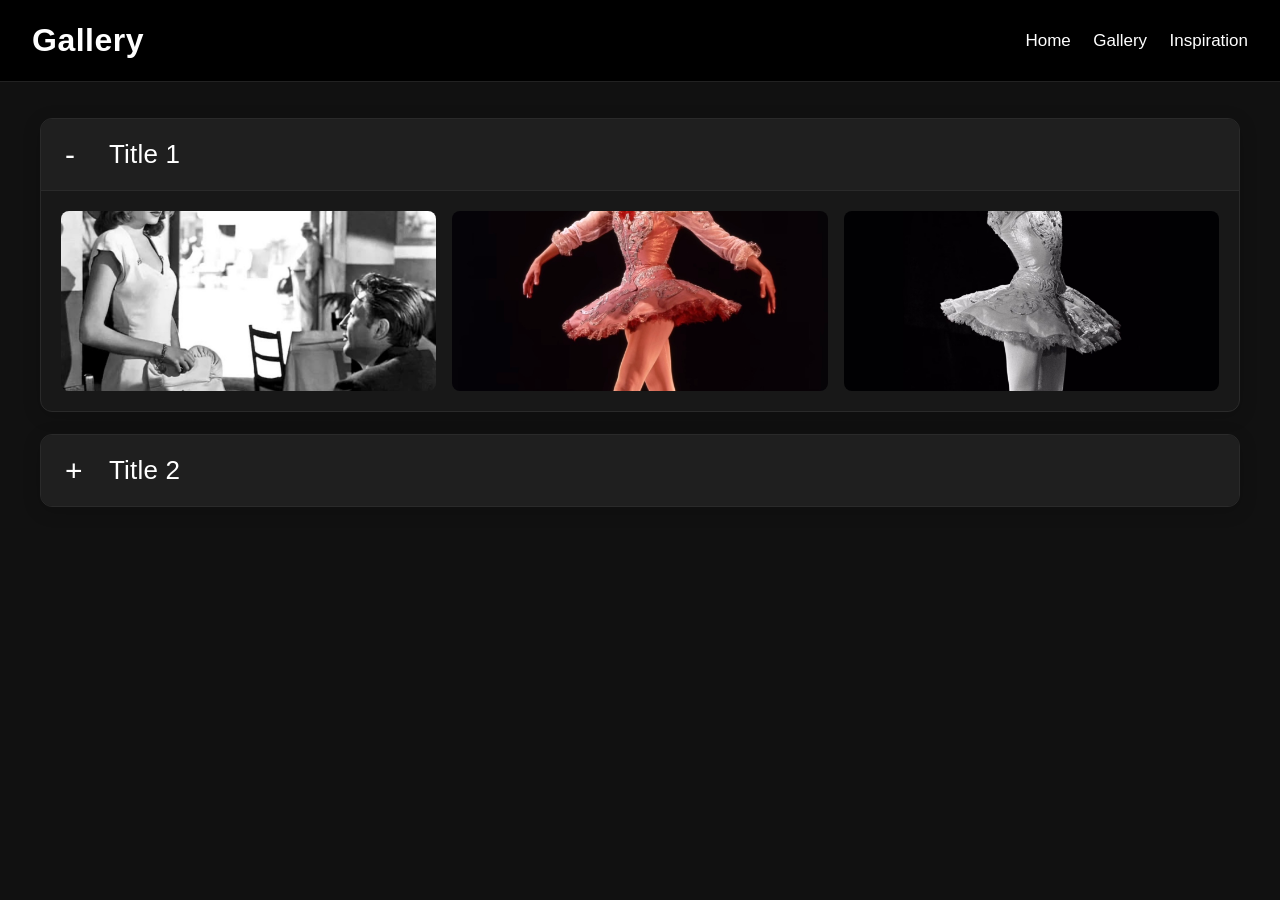
==== gallery.html @ 54a5e5fc "Update" ====
<!DOCTYPE html>
<html lang="en">
<head>
    <meta charset="UTF-8">
    <meta name="viewport" content="width=device-width, initial-scale=1.0">
    <title>Gallery</title>
    <link rel="stylesheet" href="css/styles.css">
</head>
<body>

<header>
    <h1>Gallery</h1>
    <nav>
        <a href="index.html">Home</a>
        <a href="gallery.html">Gallery</a>
        <a href="inspiration.html">Inspiration</a>
    </nav>
</header>

<main class="gallery-page">

    <!-- Section 1 -->
    <section class="gallery-section">
        <button class="gallery-toggle" type="button" data-target="section1">
            <span class="toggle-symbol">+</span>
            <span class="toggle-title">Title 1</span>
        </button>

        <!-- DEFAULT STATE CONTROL:
             Add class="open" here to start expanded.
             Leave it out to start closed. -->
        <div id="section1" class="gallery-content open">
            <div class="gallery-grid">
                <img src="photos/IMG_166029.JPG" alt="Photo 1" class="thumb" onclick="openLightbox(this)">
                <img src="photos/IMG_166030.JPG" alt="Photo 2" class="thumb" onclick="openLightbox(this)">
                <img src="photos/IMG_166032.JPG" alt="Photo 3" class="thumb" onclick="openLightbox(this)">
            </div>
        </div>
    </section>

    <!-- Section 2 -->
    <section class="gallery-section">
        <button class="gallery-toggle" type="button" data-target="section2">
            <span class="toggle-symbol">+</span>
            <span class="toggle-title">Title 2</span>
        </button>

        <div id="section2" class="gallery-content">
            <div class="gallery-grid">
                <img src="photos/IMG_166029.JPG" alt="Photo 4" class="thumb" onclick="openLightbox(this)">
                <img src="photos/IMG_166030.JPG" alt="Photo 5" class="thumb" onclick="openLightbox(this)">
                <img src="photos/IMG_166032.JPG" alt="Photo 6" class="thumb" onclick="openLightbox(this)">
            </div>
        </div>
    </section>

</main>

<div id="lightbox" onclick="closeLightbox()">
    <img id="lightbox-img" alt="Expanded photo">
</div>

<script src="js/gallery.js"></script>

</body>
</html>
---- css/styles.css ----
body {
    margin: 0;
    font-family: Arial, sans-serif;
    background: #111;
    color: #fff;
}

header {
    display: flex;
    justify-content: space-between;
    align-items: center;
    padding: 22px 32px;
    background: #000;
    border-bottom: 1px solid #222;
}

header h1 {
    margin: 0;
    font-size: 32px;
    font-weight: 600;
    letter-spacing: 0.5px;
}

nav a {
    margin-left: 18px;
    color: #fff;
    text-decoration: none;
    font-size: 17px;
}

nav a:hover {
    text-decoration: underline;
}

.gallery-page {
    max-width: 1200px;
    margin: 0 auto;
    padding: 36px 24px 60px;
}

.gallery-section {
    margin-bottom: 22px;
    border: 1px solid #2a2a2a;
    border-radius: 12px;
    overflow: hidden;
    background: #181818;
    box-shadow: 0 4px 18px rgba(0, 0, 0, 0.18);
}

.gallery-toggle {
    width: 100%;
    background: #1f1f1f;
    color: #fff;
    border: none;
    padding: 20px 24px;
    text-align: left;
    font-size: 24px;
    cursor: pointer;
    display: flex;
    align-items: center;
    gap: 16px;
    transition: background 0.2s ease;
}

.gallery-toggle:hover {
    background: #282828;
}

.toggle-symbol {
    width: 28px;
    display: inline-block;
    font-size: 30px;
    line-height: 1;
    font-weight: 400;
}

.toggle-title {
    font-size: 26px;
    font-weight: 500;
    letter-spacing: 0.2px;
}

.gallery-content {
    display: none;
    padding: 20px;
    border-top: 1px solid #2a2a2a;
}

.gallery-content.open {
    display: block;
}

.gallery-grid {
    display: grid;
    grid-template-columns: repeat(auto-fit, minmax(220px, 1fr));
    gap: 16px;
}

/* Thumbnail styling */
.gallery-grid img.thumb {
    width: 100%;
    height: 180px;          /* thumbnail height */
    object-fit: cover;      /* crops to thumbnail shape */
    display: block;
    cursor: pointer;
    border-radius: 8px;
    transition: transform 0.25s ease, opacity 0.25s ease;
}

.gallery-grid img.thumb:hover {
    transform: scale(1.02);
    opacity: 0.95;
}

/* Lightbox */
#lightbox {
    display: none;
    position: fixed;
    inset: 0;
    background: rgba(0, 0, 0, 0.94);
    justify-content: center;
    align-items: center;
    padding: 24px;
    box-sizing: border-box;
    z-index: 9999;
}

#lightbox img {
    max-width: 92%;
    max-height: 92%;
    border-radius: 6px;
}
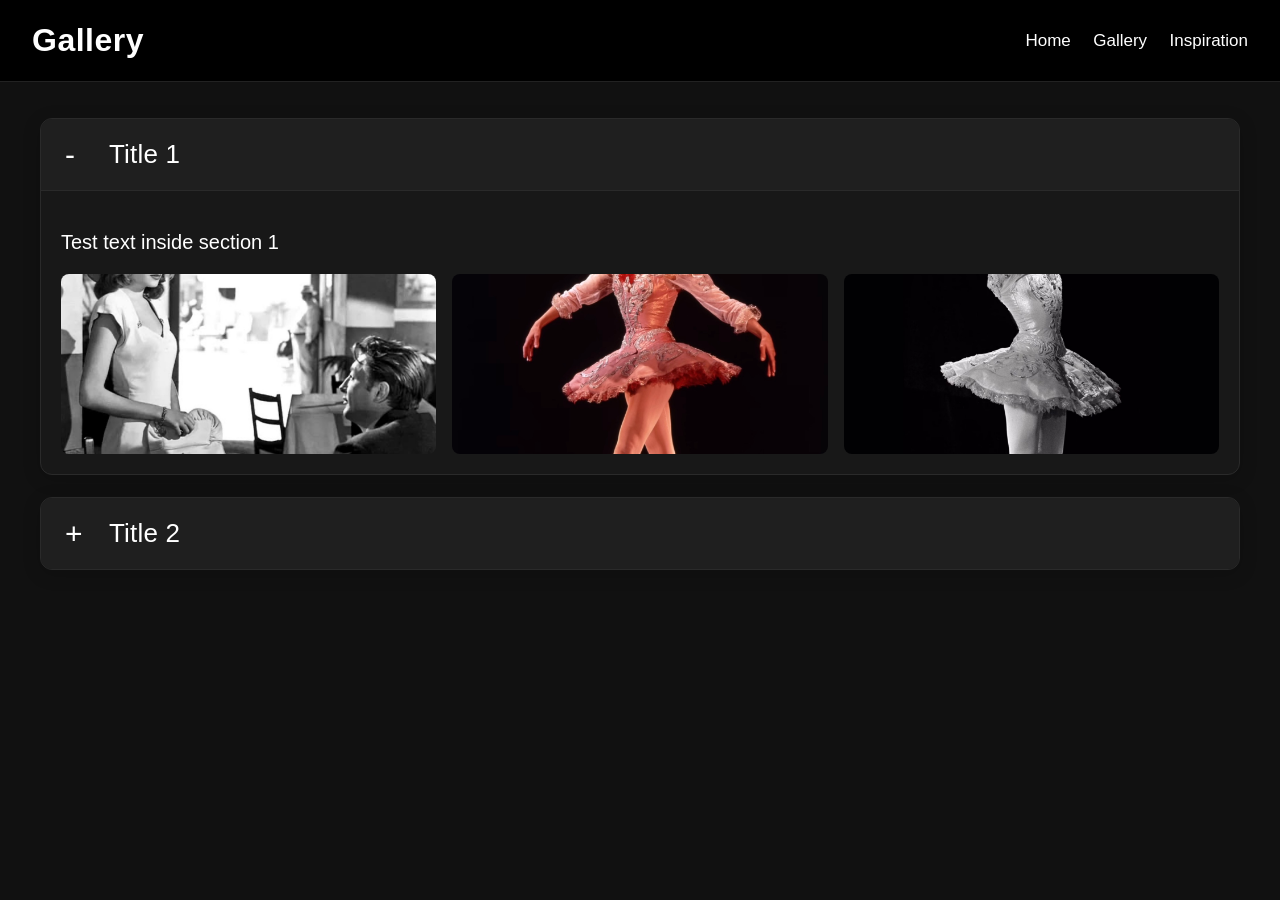
==== commit 4195ad33: "Update" ====
--- a/gallery.html
+++ b/gallery.html
@@ -30,6 +30,7 @@
              Add class="open" here to start expanded.
              Leave it out to start closed. -->
         <div id="section1" class="gallery-content open">
+            <p style="color:white; font-size:20px;">Test text inside section 1</p>
             <div class="gallery-grid">
                 <img src="photos/IMG_166029.JPG" alt="Photo 1" class="thumb" onclick="openLightbox(this)">
                 <img src="photos/IMG_166030.JPG" alt="Photo 2" class="thumb" onclick="openLightbox(this)">
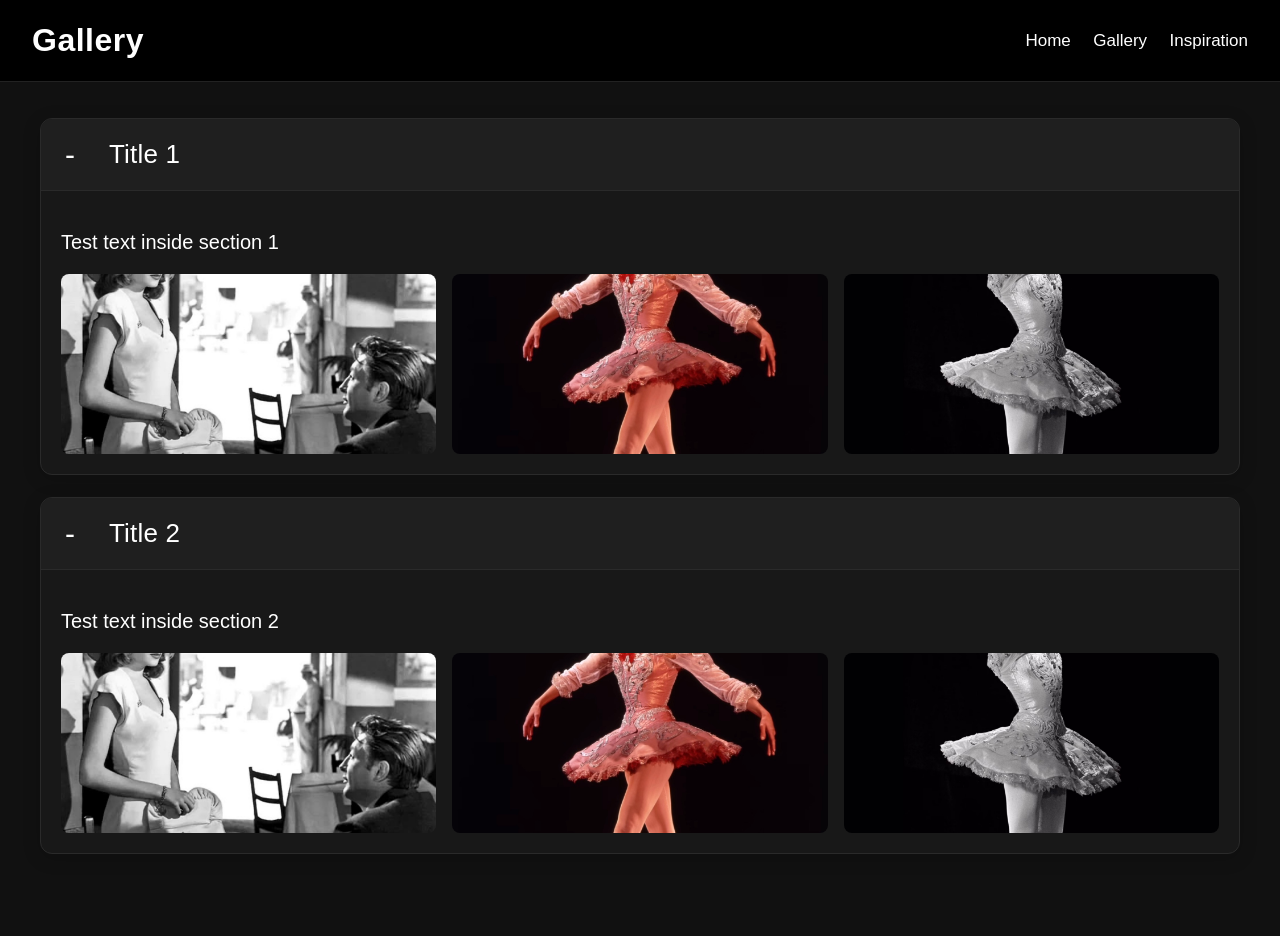
==== commit bb306085: "Update" ====
--- a/gallery.html
+++ b/gallery.html
@@ -46,7 +46,8 @@
             <span class="toggle-title">Title 2</span>
         </button>
 
-        <div id="section2" class="gallery-content">
+        <div id="section2" class="gallery-content open">
+            <p style="color:white; font-size:20px;">Test text inside section 2</p>
             <div class="gallery-grid">
                 <img src="photos/IMG_166029.JPG" alt="Photo 4" class="thumb" onclick="openLightbox(this)">
                 <img src="photos/IMG_166030.JPG" alt="Photo 5" class="thumb" onclick="openLightbox(this)">
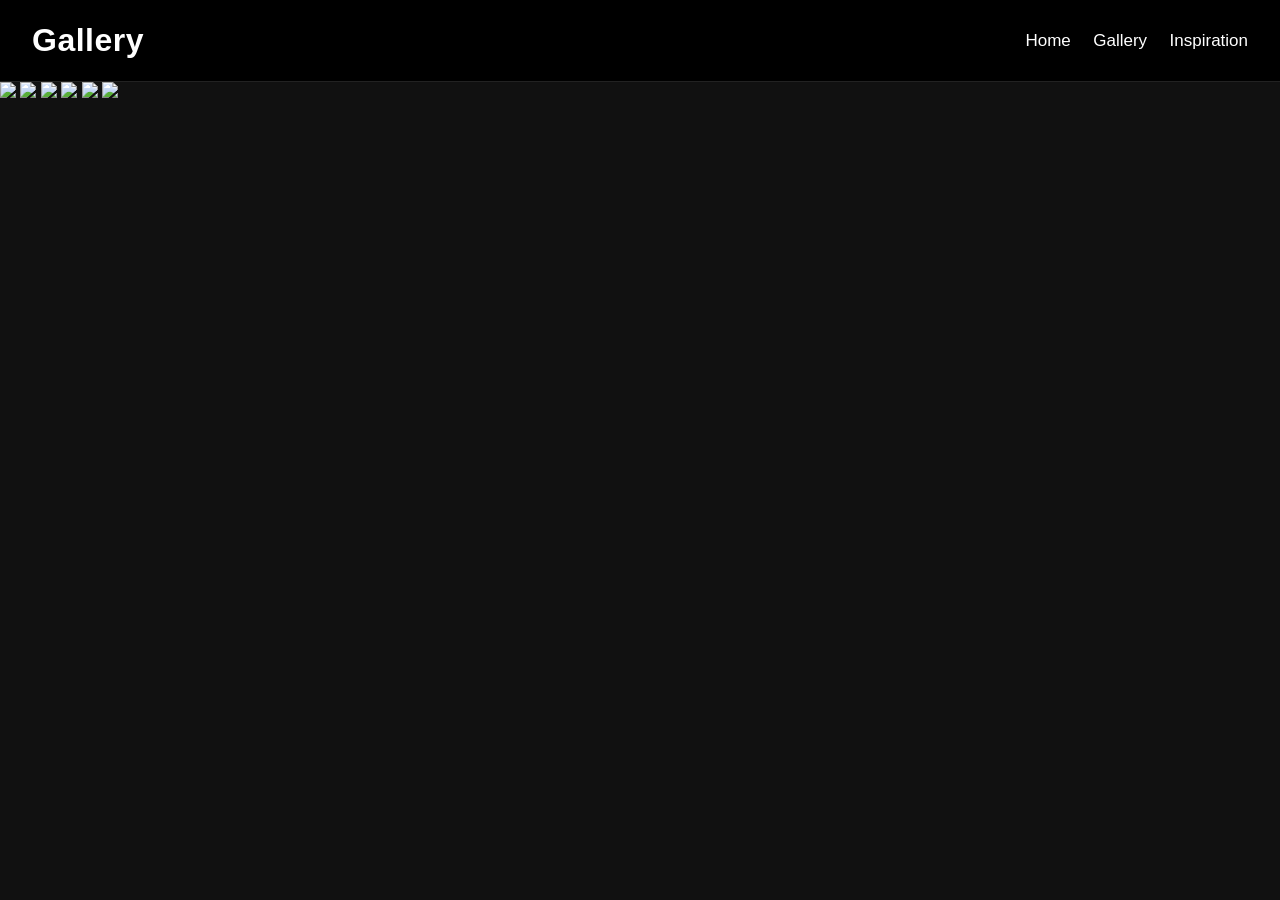
==== commit 8f89c3d3: "Update" ====
--- a/gallery.html
+++ b/gallery.html
@@ -17,49 +17,18 @@
     </nav>
 </header>
 
-<main class="gallery-page">
+<section class="gallery">
+    <img src="photos/gallery/IMG_166029.JPG" onclick="openLightbox(this)">
+    <img src="photos/gallery/IMG_166032.JPG" onclick="openLightbox(this)">
+    <img src="photos/gallery/IMG_166036.JPG" onclick="openLightbox(this)">
+    <img src="photos/gallery/IMG_166041.JPG" onclick="openLightbox(this)">
+    <img src="photos/gallery/IMG_166043.JPG" onclick="openLightbox(this)">
+    <img src="photos/gallery/IMG_166050.JPG" onclick="openLightbox(this)">
+</section>
 
-    <!-- Section 1 -->
-    <section class="gallery-section">
-        <button class="gallery-toggle" type="button" data-target="section1">
-            <span class="toggle-symbol">+</span>
-            <span class="toggle-title">Title 1</span>
-        </button>
-
-        <!-- DEFAULT STATE CONTROL:
-             Add class="open" here to start expanded.
-             Leave it out to start closed. -->
-        <div id="section1" class="gallery-content open">
-            <p style="color:white; font-size:20px;">Test text inside section 1</p>
-            <div class="gallery-grid">
-                <img src="photos/IMG_166029.JPG" alt="Photo 1" class="thumb" onclick="openLightbox(this)">
-                <img src="photos/IMG_166030.JPG" alt="Photo 2" class="thumb" onclick="openLightbox(this)">
-                <img src="photos/IMG_166032.JPG" alt="Photo 3" class="thumb" onclick="openLightbox(this)">
-            </div>
-        </div>
-    </section>
-
-    <!-- Section 2 -->
-    <section class="gallery-section">
-        <button class="gallery-toggle" type="button" data-target="section2">
-            <span class="toggle-symbol">+</span>
-            <span class="toggle-title">Title 2</span>
-        </button>
-
-        <div id="section2" class="gallery-content open">
-            <p style="color:white; font-size:20px;">Test text inside section 2</p>
-            <div class="gallery-grid">
-                <img src="photos/IMG_166029.JPG" alt="Photo 4" class="thumb" onclick="openLightbox(this)">
-                <img src="photos/IMG_166030.JPG" alt="Photo 5" class="thumb" onclick="openLightbox(this)">
-                <img src="photos/IMG_166032.JPG" alt="Photo 6" class="thumb" onclick="openLightbox(this)">
-            </div>
-        </div>
-    </section>
-
-</main>
-
+<!-- Lightbox -->
 <div id="lightbox" onclick="closeLightbox()">
-    <img id="lightbox-img" alt="Expanded photo">
+    <img id="lightbox-img">
 </div>
 
 <script src="js/gallery.js"></script>
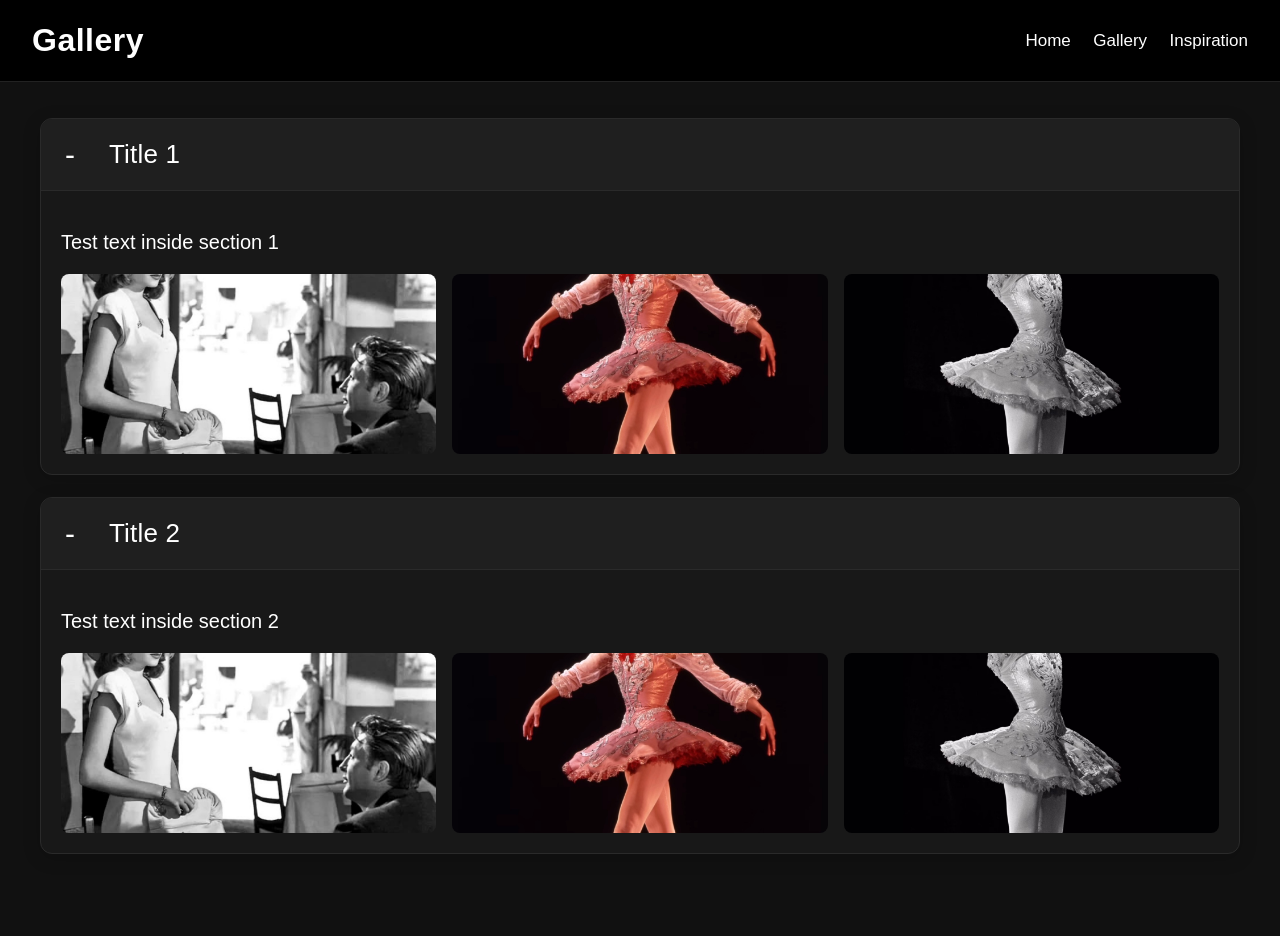
==== commit a3d09bce: "Merge branch 'main' of https://github.com/clg-design/webpage # Conflicts: #	gallery.html #	inspirati" ====
--- a/gallery.html
+++ b/gallery.html
@@ -17,18 +17,49 @@
     </nav>
 </header>
 
-<section class="gallery">
-    <img src="photos/gallery/IMG_166029.JPG" onclick="openLightbox(this)">
-    <img src="photos/gallery/IMG_166032.JPG" onclick="openLightbox(this)">
-    <img src="photos/gallery/IMG_166036.JPG" onclick="openLightbox(this)">
-    <img src="photos/gallery/IMG_166041.JPG" onclick="openLightbox(this)">
-    <img src="photos/gallery/IMG_166043.JPG" onclick="openLightbox(this)">
-    <img src="photos/gallery/IMG_166050.JPG" onclick="openLightbox(this)">
-</section>
+<main class="gallery-page">
 
-<!-- Lightbox -->
+    <!-- Section 1 -->
+    <section class="gallery-section">
+        <button class="gallery-toggle" type="button" data-target="section1">
+            <span class="toggle-symbol">+</span>
+            <span class="toggle-title">Title 1</span>
+        </button>
+
+        <!-- DEFAULT STATE CONTROL:
+             Add class="open" here to start expanded.
+             Leave it out to start closed. -->
+        <div id="section1" class="gallery-content open">
+            <p style="color:white; font-size:20px;">Test text inside section 1</p>
+            <div class="gallery-grid">
+                <img src="photos/IMG_166029.JPG" alt="Photo 1" class="thumb" onclick="openLightbox(this)">
+                <img src="photos/IMG_166030.JPG" alt="Photo 2" class="thumb" onclick="openLightbox(this)">
+                <img src="photos/IMG_166032.JPG" alt="Photo 3" class="thumb" onclick="openLightbox(this)">
+            </div>
+        </div>
+    </section>
+
+    <!-- Section 2 -->
+    <section class="gallery-section">
+        <button class="gallery-toggle" type="button" data-target="section2">
+            <span class="toggle-symbol">+</span>
+            <span class="toggle-title">Title 2</span>
+        </button>
+
+        <div id="section2" class="gallery-content open">
+            <p style="color:white; font-size:20px;">Test text inside section 2</p>
+            <div class="gallery-grid">
+                <img src="photos/IMG_166029.JPG" alt="Photo 4" class="thumb" onclick="openLightbox(this)">
+                <img src="photos/IMG_166030.JPG" alt="Photo 5" class="thumb" onclick="openLightbox(this)">
+                <img src="photos/IMG_166032.JPG" alt="Photo 6" class="thumb" onclick="openLightbox(this)">
+            </div>
+        </div>
+    </section>
+
+</main>
+
 <div id="lightbox" onclick="closeLightbox()">
-    <img id="lightbox-img">
+    <img id="lightbox-img" alt="Expanded photo">
 </div>
 
 <script src="js/gallery.js"></script>
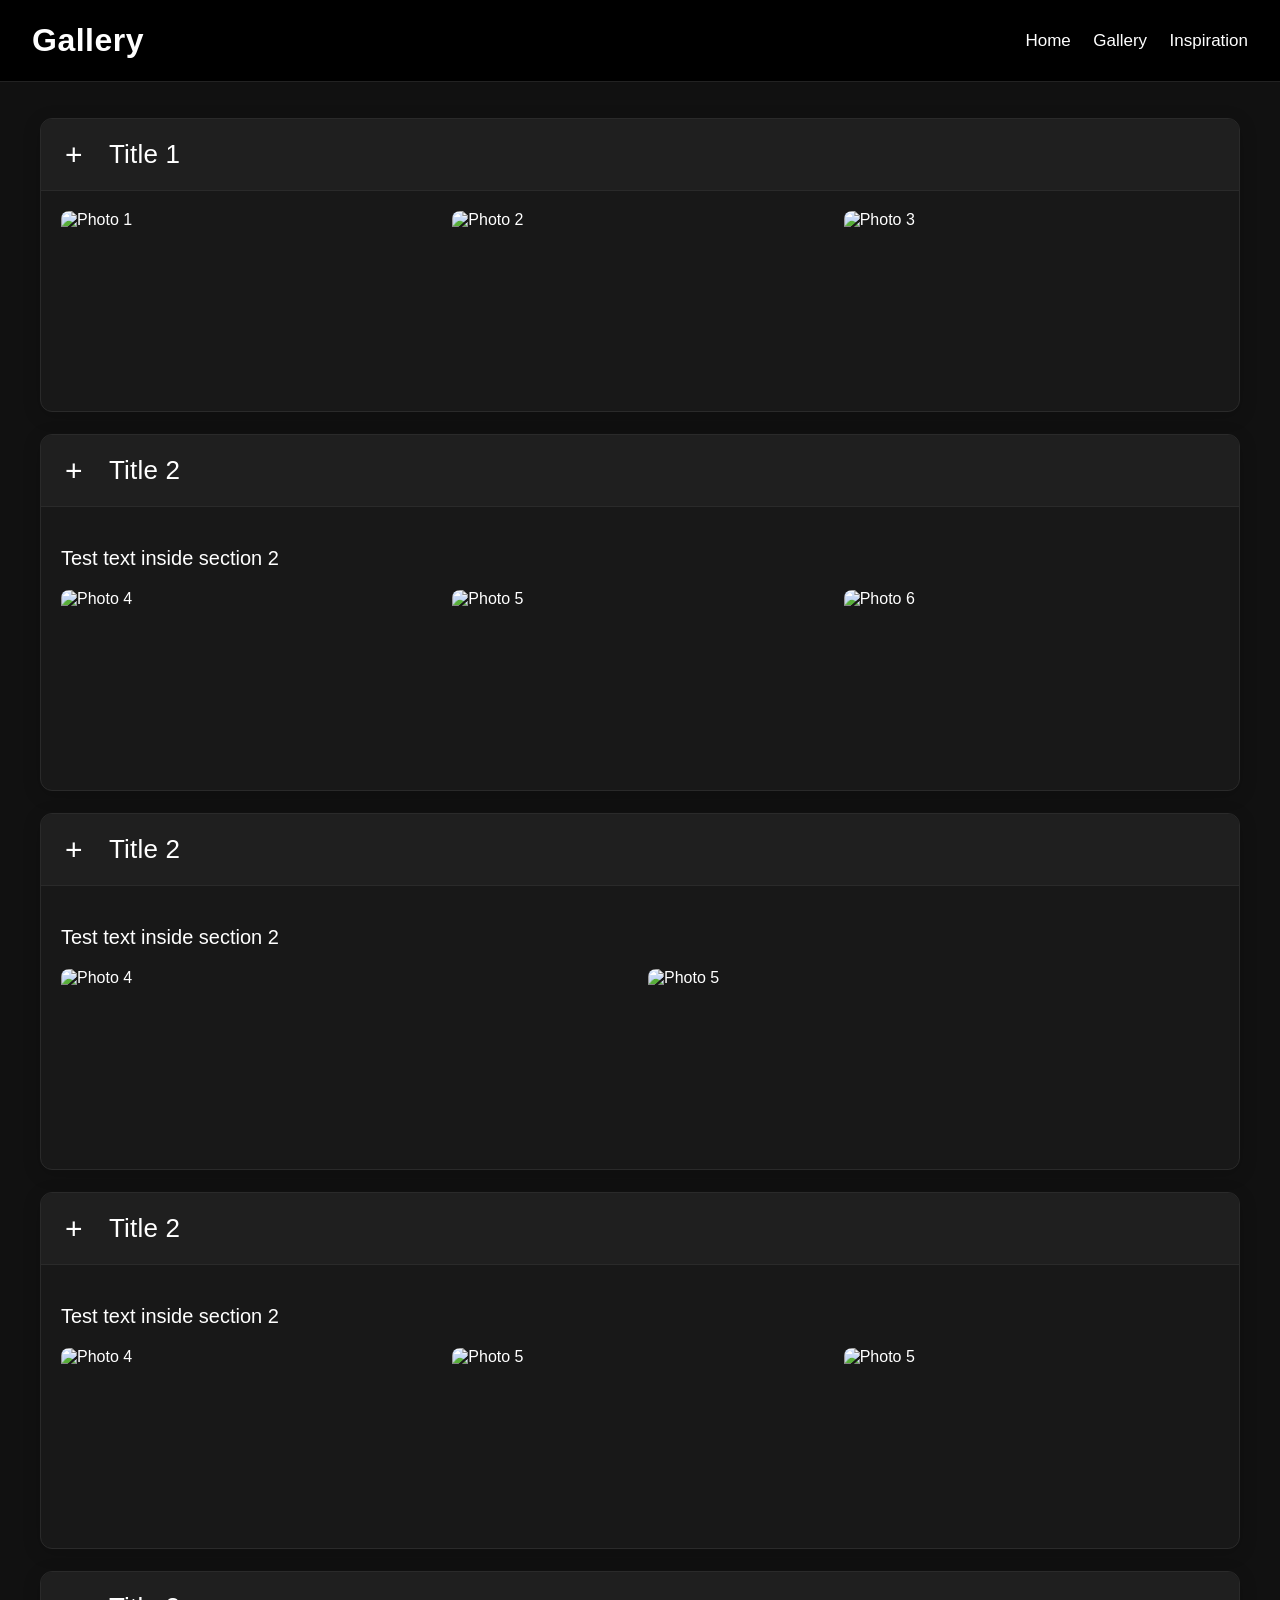
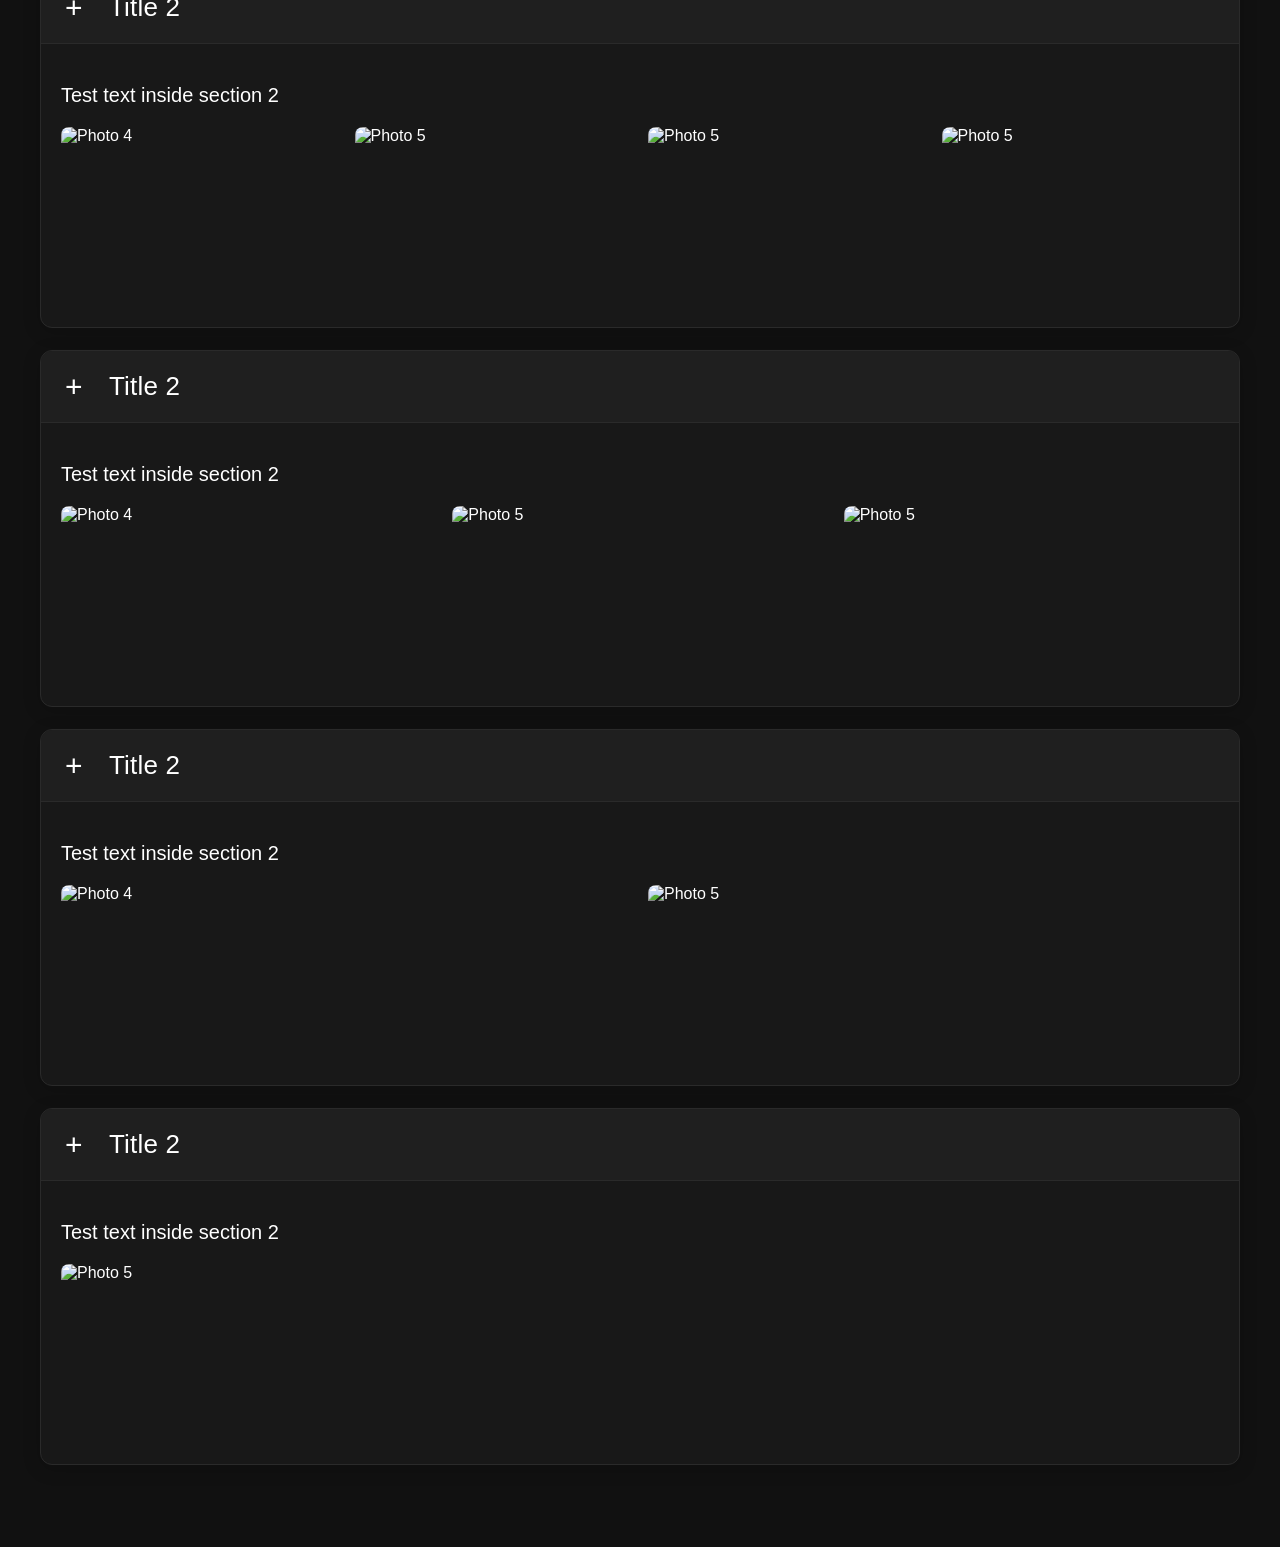
==== commit 81147f80: "Update" ====
--- a/gallery.html
+++ b/gallery.html
@@ -29,12 +29,12 @@
         <!-- DEFAULT STATE CONTROL:
              Add class="open" here to start expanded.
              Leave it out to start closed. -->
-        <div id="section1" class="gallery-content open">
-            <p style="color:white; font-size:20px;">Test text inside section 1</p>
+        <div id="Prince Live 85" class="gallery-content open">
+<!--            <p style="color:white; font-size:20px;">Test text inside section 1</p>-->
             <div class="gallery-grid">
-                <img src="photos/IMG_166029.JPG" alt="Photo 1" class="thumb" onclick="openLightbox(this)">
-                <img src="photos/IMG_166030.JPG" alt="Photo 2" class="thumb" onclick="openLightbox(this)">
-                <img src="photos/IMG_166032.JPG" alt="Photo 3" class="thumb" onclick="openLightbox(this)">
+                <img src="photos/gallery/p_3_orange_prince.JPG" alt="Photo 1" class="thumb" onclick="openLightbox(this)">
+                <img src="photos/gallery/p_prince_con_guitarra.JPG" alt="Photo 2" class="thumb" onclick="openLightbox(this)">
+                <img src="photos/gallery/p_purple_rain.JPG" alt="Photo 3" class="thumb" onclick="openLightbox(this)">
             </div>
         </div>
     </section>
@@ -46,15 +46,120 @@
             <span class="toggle-title">Title 2</span>
         </button>
 
-        <div id="section2" class="gallery-content open">
+        <div id="Theatre" class="gallery-content open">
             <p style="color:white; font-size:20px;">Test text inside section 2</p>
             <div class="gallery-grid">
-                <img src="photos/IMG_166029.JPG" alt="Photo 4" class="thumb" onclick="openLightbox(this)">
-                <img src="photos/IMG_166030.JPG" alt="Photo 5" class="thumb" onclick="openLightbox(this)">
-                <img src="photos/IMG_166032.JPG" alt="Photo 6" class="thumb" onclick="openLightbox(this)">
+                <img src="photos/gallery/t_bathing_suit.JPG" alt="Photo 4" class="thumb" onclick="openLightbox(this)">
+                <img src="photos/gallery/t_bosque_de_alicia.JPG" alt="Photo 5" class="thumb" onclick="openLightbox(this)">
+                <img src="photos/gallery/t_eternal_show.JPG" alt="Photo 6" class="thumb" onclick="openLightbox(this)">
             </div>
         </div>
     </section>
+
+        <!-- Section 3 -->
+    <section class="gallery-section">
+        <button class="gallery-toggle" type="button" data-target="section2">
+            <span class="toggle-symbol">+</span>
+            <span class="toggle-title">Title 2</span>
+        </button>
+
+        <div id="Music" class="gallery-content open">
+            <p style="color:white; font-size:20px;">Test text inside section 2</p>
+            <div class="gallery-grid">
+                <img src="photos/gallery/m_flamingo_musical.JPG" alt="Photo 4" class="thumb" onclick="openLightbox(this)">
+                <img src="photos/gallery/m_guitarra.JPG" alt="Photo 5" class="thumb" onclick="openLightbox(this)">
+            </div>
+        </div>
+    </section>
+
+        <!-- Section 4 -->
+    <section class="gallery-section">
+        <button class="gallery-toggle" type="button" data-target="section2">
+            <span class="toggle-symbol">+</span>
+            <span class="toggle-title">Title 2</span>
+        </button>
+
+        <div id="Geometry" class="gallery-content open">
+            <p style="color:white; font-size:20px;">Test text inside section 2</p>
+            <div class="gallery-grid">
+                <img src="photos/gallery/g_clean.JPG" alt="Photo 4" class="thumb" onclick="openLightbox(this)">
+                <img src="photos/gallery/g_dreaming.JPG" alt="Photo 5" class="thumb" onclick="openLightbox(this)">
+                <img src="photos/gallery/g_numbers.JPG" alt="Photo 5" class="thumb" onclick="openLightbox(this)">
+            </div>
+        </div>
+    </section>
+
+
+
+        <!-- Section 5 -->
+    <section class="gallery-section">
+        <button class="gallery-toggle" type="button" data-target="section2">
+            <span class="toggle-symbol">+</span>
+            <span class="toggle-title">Title 2</span>
+        </button>
+
+        <div id="Identity" class="gallery-content open">
+            <p style="color:white; font-size:20px;">Test text inside section 2</p>
+            <div class="gallery-grid">
+                <img src="photos/gallery/i_chica.JPG" alt="Photo 4" class="thumb" onclick="openLightbox(this)">
+                <img src="photos/gallery/i_chico_balcon.JPG" alt="Photo 5" class="thumb" onclick="openLightbox(this)">
+                <img src="photos/gallery/i_indio_plumas.JPG" alt="Photo 5" class="thumb" onclick="openLightbox(this)">
+                <img src="photos/gallery/i_tatiana.JPG" alt="Photo 5" class="thumb" onclick="openLightbox(this)">
+            </div>
+        </div>
+    </section>
+
+
+            <!-- Section 6 -->
+    <section class="gallery-section">
+        <button class="gallery-toggle" type="button" data-target="section2">
+            <span class="toggle-symbol">+</span>
+            <span class="toggle-title">Title 2</span>
+        </button>
+
+        <div id="Imagination" class="gallery-content open">
+            <p style="color:white; font-size:20px;">Test text inside section 2</p>
+            <div class="gallery-grid">
+                <img src="photos/gallery/n_alice_forest.JPG" alt="Photo 4" class="thumb" onclick="openLightbox(this)">
+                <img src="photos/gallery/n_eyeball.JPG" alt="Photo 5" class="thumb" onclick="openLightbox(this)">
+                <img src="photos/gallery/n_tigre.JPG" alt="Photo 5" class="thumb" onclick="openLightbox(this)">
+            </div>
+        </div>
+    </section>
+
+
+                <!-- Section 7 -->
+    <section class="gallery-section">
+        <button class="gallery-toggle" type="button" data-target="section2">
+            <span class="toggle-symbol">+</span>
+            <span class="toggle-title">Title 2</span>
+        </button>
+
+        <div id="Emotions" class="gallery-content open">
+            <p style="color:white; font-size:20px;">Test text inside section 2</p>
+            <div class="gallery-grid">
+                <img src="photos/gallery/x_2026.JPG" alt="Photo 4" class="thumb" onclick="openLightbox(this)">
+                <img src="photos/gallery/x_mama.JPG" alt="Photo 5" class="thumb" onclick="openLightbox(this)">
+             </div>
+        </div>
+    </section>
+
+
+                    <!-- Section 8 -->
+    <section class="gallery-section">
+        <button class="gallery-toggle" type="button" data-target="section2">
+            <span class="toggle-symbol">+</span>
+            <span class="toggle-title">Title 2</span>
+        </button>
+
+        <div id="Animations" class="gallery-content open">
+            <p style="color:white; font-size:20px;">Test text inside section 2</p>
+            <div class="gallery-grid">
+                <img src="photos/gallery/x_swimmingpool_box.JPG" alt="Photo 5" class="thumb" onclick="openLightbox(this)">
+            </div>
+        </div>
+    </section>
+
 
 </main>
 
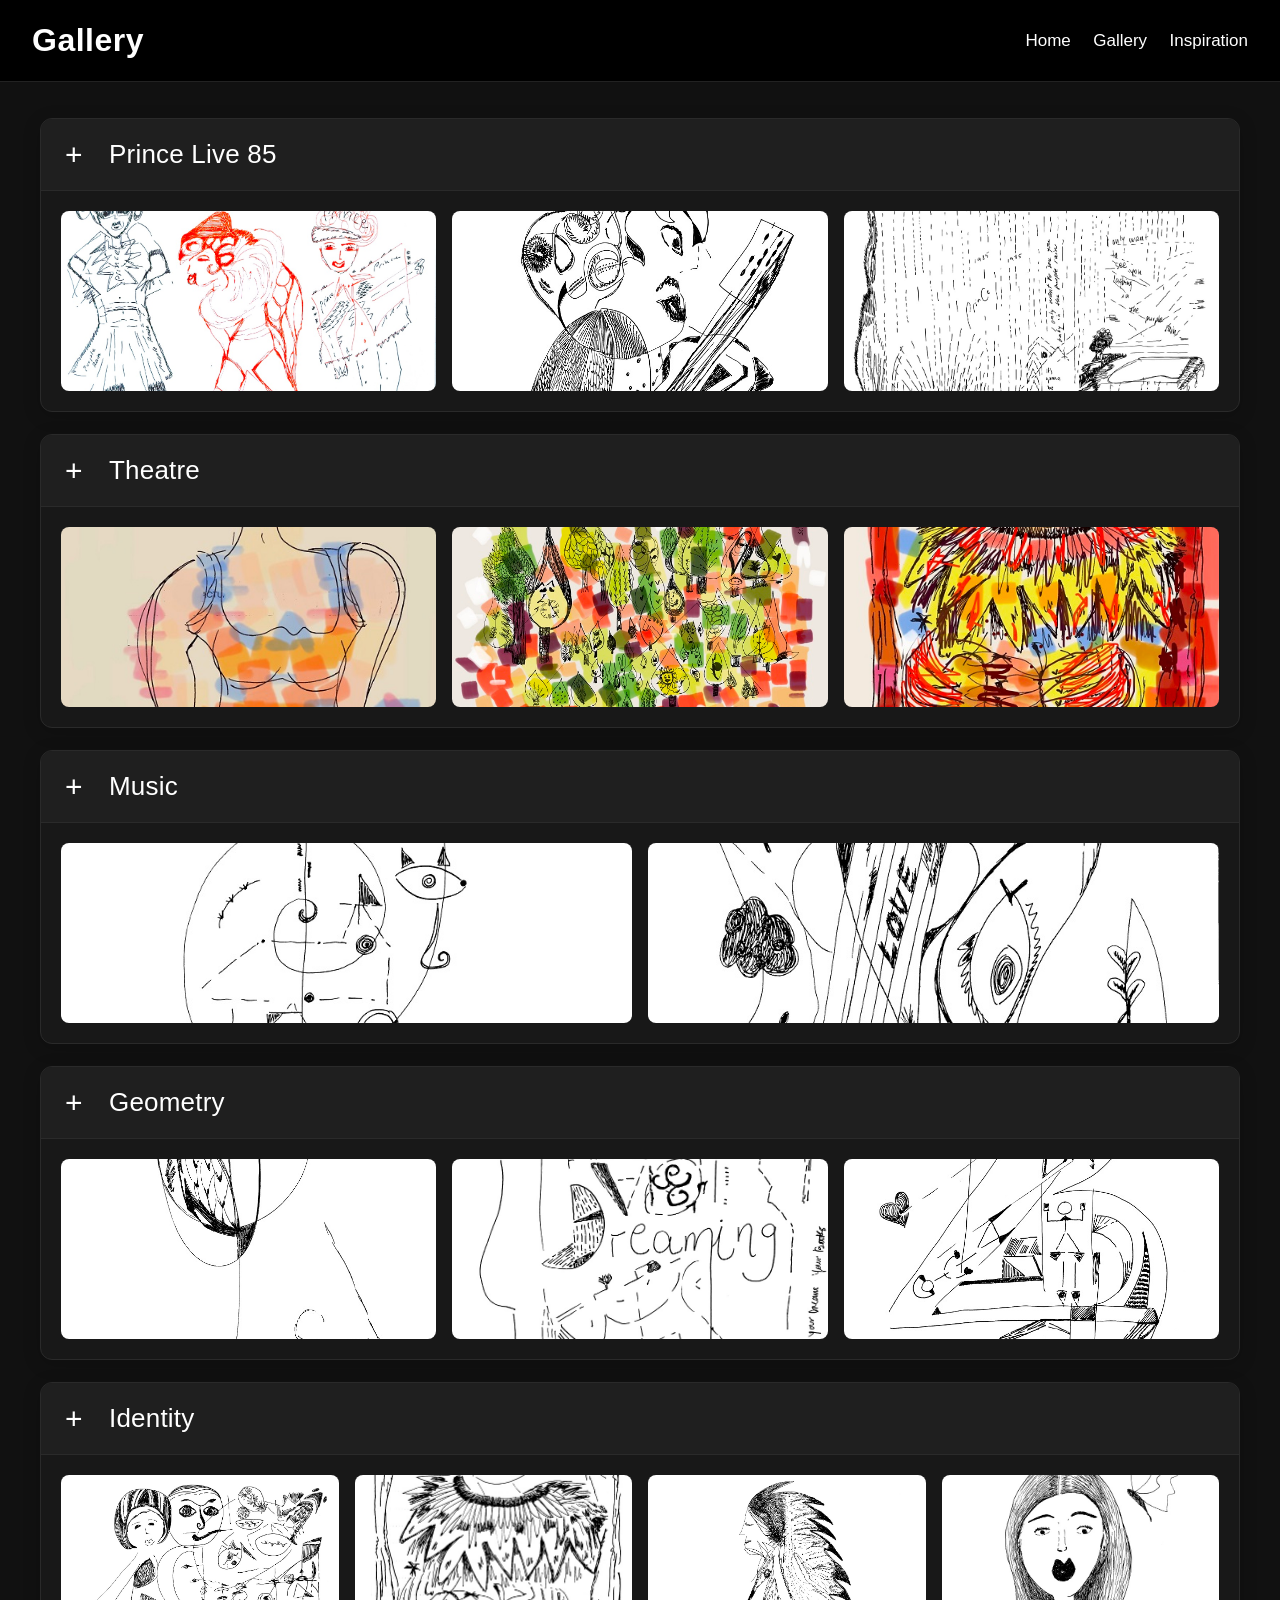
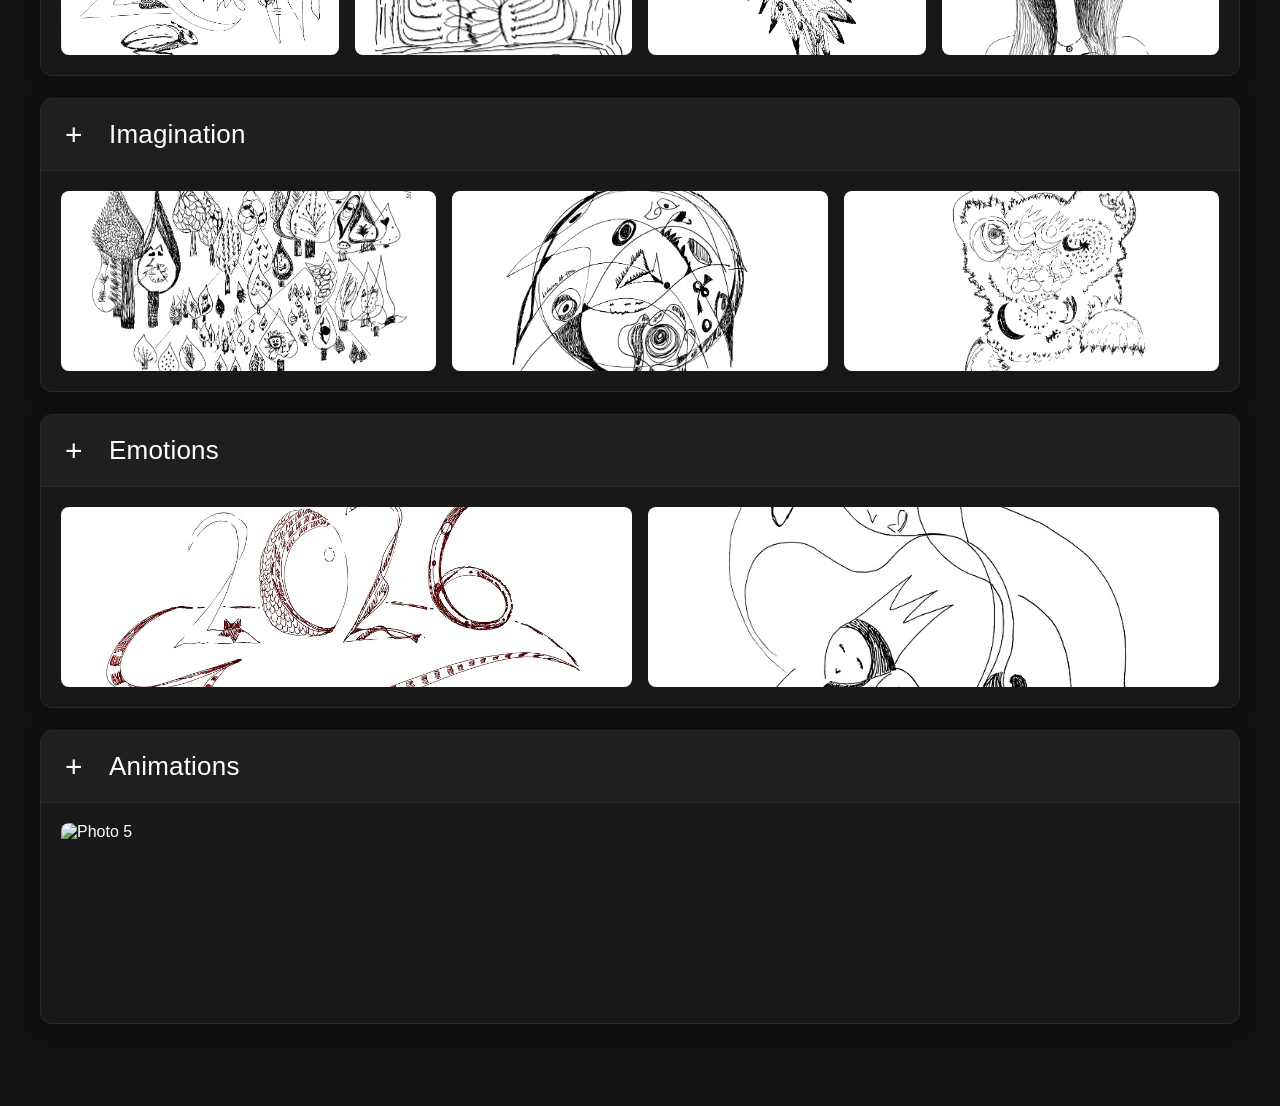
==== commit 691fc576: "Update" ====
--- a/gallery.html
+++ b/gallery.html
@@ -23,7 +23,7 @@
     <section class="gallery-section">
         <button class="gallery-toggle" type="button" data-target="section1">
             <span class="toggle-symbol">+</span>
-            <span class="toggle-title">Title 1</span>
+            <span class="toggle-title">Prince Live 85</span>
         </button>
 
         <!-- DEFAULT STATE CONTROL:
@@ -32,9 +32,9 @@
         <div id="Prince Live 85" class="gallery-content open">
 <!--            <p style="color:white; font-size:20px;">Test text inside section 1</p>-->
             <div class="gallery-grid">
-                <img src="photos/gallery/p_3_orange_prince.JPG" alt="Photo 1" class="thumb" onclick="openLightbox(this)">
-                <img src="photos/gallery/p_prince_con_guitarra.JPG" alt="Photo 2" class="thumb" onclick="openLightbox(this)">
-                <img src="photos/gallery/p_purple_rain.JPG" alt="Photo 3" class="thumb" onclick="openLightbox(this)">
+                <img src="photos/gallery/p_3_orange_prince.jpg" alt="Photo 1" class="thumb" onclick="openLightbox(this)">
+                <img src="photos/gallery/p_prince_con_guitarra.jpg" alt="Photo 2" class="thumb" onclick="openLightbox(this)">
+                <img src="photos/gallery/p_purple_rain.jpg" alt="Photo 3" class="thumb" onclick="openLightbox(this)">
             </div>
         </div>
     </section>
@@ -43,15 +43,15 @@
     <section class="gallery-section">
         <button class="gallery-toggle" type="button" data-target="section2">
             <span class="toggle-symbol">+</span>
-            <span class="toggle-title">Title 2</span>
+            <span class="toggle-title">Theatre</span>
         </button>
 
         <div id="Theatre" class="gallery-content open">
-            <p style="color:white; font-size:20px;">Test text inside section 2</p>
+<!--            <p style="color:white; font-size:20px;">Test text inside section 2</p>-->
             <div class="gallery-grid">
-                <img src="photos/gallery/t_bathing_suit.JPG" alt="Photo 4" class="thumb" onclick="openLightbox(this)">
-                <img src="photos/gallery/t_bosque_de_alicia.JPG" alt="Photo 5" class="thumb" onclick="openLightbox(this)">
-                <img src="photos/gallery/t_eternal_show.JPG" alt="Photo 6" class="thumb" onclick="openLightbox(this)">
+                <img src="photos/gallery/t_bathing_suit.jpg" alt="Photo 4" class="thumb" onclick="openLightbox(this)">
+                <img src="photos/gallery/t_bosque_de_alicia.jpg" alt="Photo 5" class="thumb" onclick="openLightbox(this)">
+                <img src="photos/gallery/t_eternal_show.jpg" alt="Photo 6" class="thumb" onclick="openLightbox(this)">
             </div>
         </div>
     </section>
@@ -60,14 +60,14 @@
     <section class="gallery-section">
         <button class="gallery-toggle" type="button" data-target="section2">
             <span class="toggle-symbol">+</span>
-            <span class="toggle-title">Title 2</span>
+            <span class="toggle-title">Music</span>
         </button>
 
         <div id="Music" class="gallery-content open">
-            <p style="color:white; font-size:20px;">Test text inside section 2</p>
+<!--            <p style="color:white; font-size:20px;">Test text inside section 2</p>-->
             <div class="gallery-grid">
-                <img src="photos/gallery/m_flamingo_musical.JPG" alt="Photo 4" class="thumb" onclick="openLightbox(this)">
-                <img src="photos/gallery/m_guitarra.JPG" alt="Photo 5" class="thumb" onclick="openLightbox(this)">
+                <img src="photos/gallery/m_flamingo_musical.jpg" alt="Photo 4" class="thumb" onclick="openLightbox(this)">
+                <img src="photos/gallery/m_guitarra.jpg" alt="Photo 5" class="thumb" onclick="openLightbox(this)">
             </div>
         </div>
     </section>
@@ -76,15 +76,15 @@
     <section class="gallery-section">
         <button class="gallery-toggle" type="button" data-target="section2">
             <span class="toggle-symbol">+</span>
-            <span class="toggle-title">Title 2</span>
+            <span class="toggle-title">Geometry</span>
         </button>
 
         <div id="Geometry" class="gallery-content open">
-            <p style="color:white; font-size:20px;">Test text inside section 2</p>
+<!--            <p style="color:white; font-size:20px;">Test text inside section 2</p>-->
             <div class="gallery-grid">
-                <img src="photos/gallery/g_clean.JPG" alt="Photo 4" class="thumb" onclick="openLightbox(this)">
-                <img src="photos/gallery/g_dreaming.JPG" alt="Photo 5" class="thumb" onclick="openLightbox(this)">
-                <img src="photos/gallery/g_numbers.JPG" alt="Photo 5" class="thumb" onclick="openLightbox(this)">
+                <img src="photos/gallery/g_clean.jpg" alt="Photo 4" class="thumb" onclick="openLightbox(this)">
+                <img src="photos/gallery/g_dreaming.jpg" alt="Photo 5" class="thumb" onclick="openLightbox(this)">
+                <img src="photos/gallery/g_numbers.jpg" alt="Photo 5" class="thumb" onclick="openLightbox(this)">
             </div>
         </div>
     </section>
@@ -95,16 +95,16 @@
     <section class="gallery-section">
         <button class="gallery-toggle" type="button" data-target="section2">
             <span class="toggle-symbol">+</span>
-            <span class="toggle-title">Title 2</span>
+            <span class="toggle-title">Identity</span>
         </button>
 
         <div id="Identity" class="gallery-content open">
-            <p style="color:white; font-size:20px;">Test text inside section 2</p>
+<!--            <p style="color:white; font-size:20px;">Test text inside section 2</p>-->
             <div class="gallery-grid">
-                <img src="photos/gallery/i_chica.JPG" alt="Photo 4" class="thumb" onclick="openLightbox(this)">
-                <img src="photos/gallery/i_chico_balcon.JPG" alt="Photo 5" class="thumb" onclick="openLightbox(this)">
-                <img src="photos/gallery/i_indio_plumas.JPG" alt="Photo 5" class="thumb" onclick="openLightbox(this)">
-                <img src="photos/gallery/i_tatiana.JPG" alt="Photo 5" class="thumb" onclick="openLightbox(this)">
+                <img src="photos/gallery/i_chica.jpg" alt="Photo 4" class="thumb" onclick="openLightbox(this)">
+                <img src="photos/gallery/i_chico_balcon.jpg" alt="Photo 5" class="thumb" onclick="openLightbox(this)">
+                <img src="photos/gallery/i_indio_plumas.jpg" alt="Photo 5" class="thumb" onclick="openLightbox(this)">
+                <img src="photos/gallery/i_tatiana.jpg" alt="Photo 5" class="thumb" onclick="openLightbox(this)">
             </div>
         </div>
     </section>
@@ -114,15 +114,15 @@
     <section class="gallery-section">
         <button class="gallery-toggle" type="button" data-target="section2">
             <span class="toggle-symbol">+</span>
-            <span class="toggle-title">Title 2</span>
+            <span class="toggle-title">Imagination</span>
         </button>
 
         <div id="Imagination" class="gallery-content open">
-            <p style="color:white; font-size:20px;">Test text inside section 2</p>
+<!--            <p style="color:white; font-size:20px;">Test text inside section 2</p>-->
             <div class="gallery-grid">
-                <img src="photos/gallery/n_alice_forest.JPG" alt="Photo 4" class="thumb" onclick="openLightbox(this)">
-                <img src="photos/gallery/n_eyeball.JPG" alt="Photo 5" class="thumb" onclick="openLightbox(this)">
-                <img src="photos/gallery/n_tigre.JPG" alt="Photo 5" class="thumb" onclick="openLightbox(this)">
+                <img src="photos/gallery/n_alice_forest.jpg" alt="Photo 4" class="thumb" onclick="openLightbox(this)">
+                <img src="photos/gallery/n_eyeball.jpg" alt="Photo 5" class="thumb" onclick="openLightbox(this)">
+                <img src="photos/gallery/n_tigre.jpg" alt="Photo 5" class="thumb" onclick="openLightbox(this)">
             </div>
         </div>
     </section>
@@ -132,14 +132,14 @@
     <section class="gallery-section">
         <button class="gallery-toggle" type="button" data-target="section2">
             <span class="toggle-symbol">+</span>
-            <span class="toggle-title">Title 2</span>
+            <span class="toggle-title">Emotions</span>
         </button>
 
         <div id="Emotions" class="gallery-content open">
-            <p style="color:white; font-size:20px;">Test text inside section 2</p>
+<!--            <p style="color:white; font-size:20px;">Test text inside section 2</p>-->
             <div class="gallery-grid">
-                <img src="photos/gallery/x_2026.JPG" alt="Photo 4" class="thumb" onclick="openLightbox(this)">
-                <img src="photos/gallery/x_mama.JPG" alt="Photo 5" class="thumb" onclick="openLightbox(this)">
+                <img src="photos/gallery/x_2026.jpg" alt="Photo 4" class="thumb" onclick="openLightbox(this)">
+                <img src="photos/gallery/x_mama.jpg" alt="Photo 5" class="thumb" onclick="openLightbox(this)">
              </div>
         </div>
     </section>
@@ -149,11 +149,11 @@
     <section class="gallery-section">
         <button class="gallery-toggle" type="button" data-target="section2">
             <span class="toggle-symbol">+</span>
-            <span class="toggle-title">Title 2</span>
+            <span class="toggle-title">Animations</span>
         </button>
 
         <div id="Animations" class="gallery-content open">
-            <p style="color:white; font-size:20px;">Test text inside section 2</p>
+<!--            <p style="color:white; font-size:20px;">Test text inside section 2</p>-->
             <div class="gallery-grid">
                 <img src="photos/gallery/x_swimmingpool_box.JPG" alt="Photo 5" class="thumb" onclick="openLightbox(this)">
             </div>
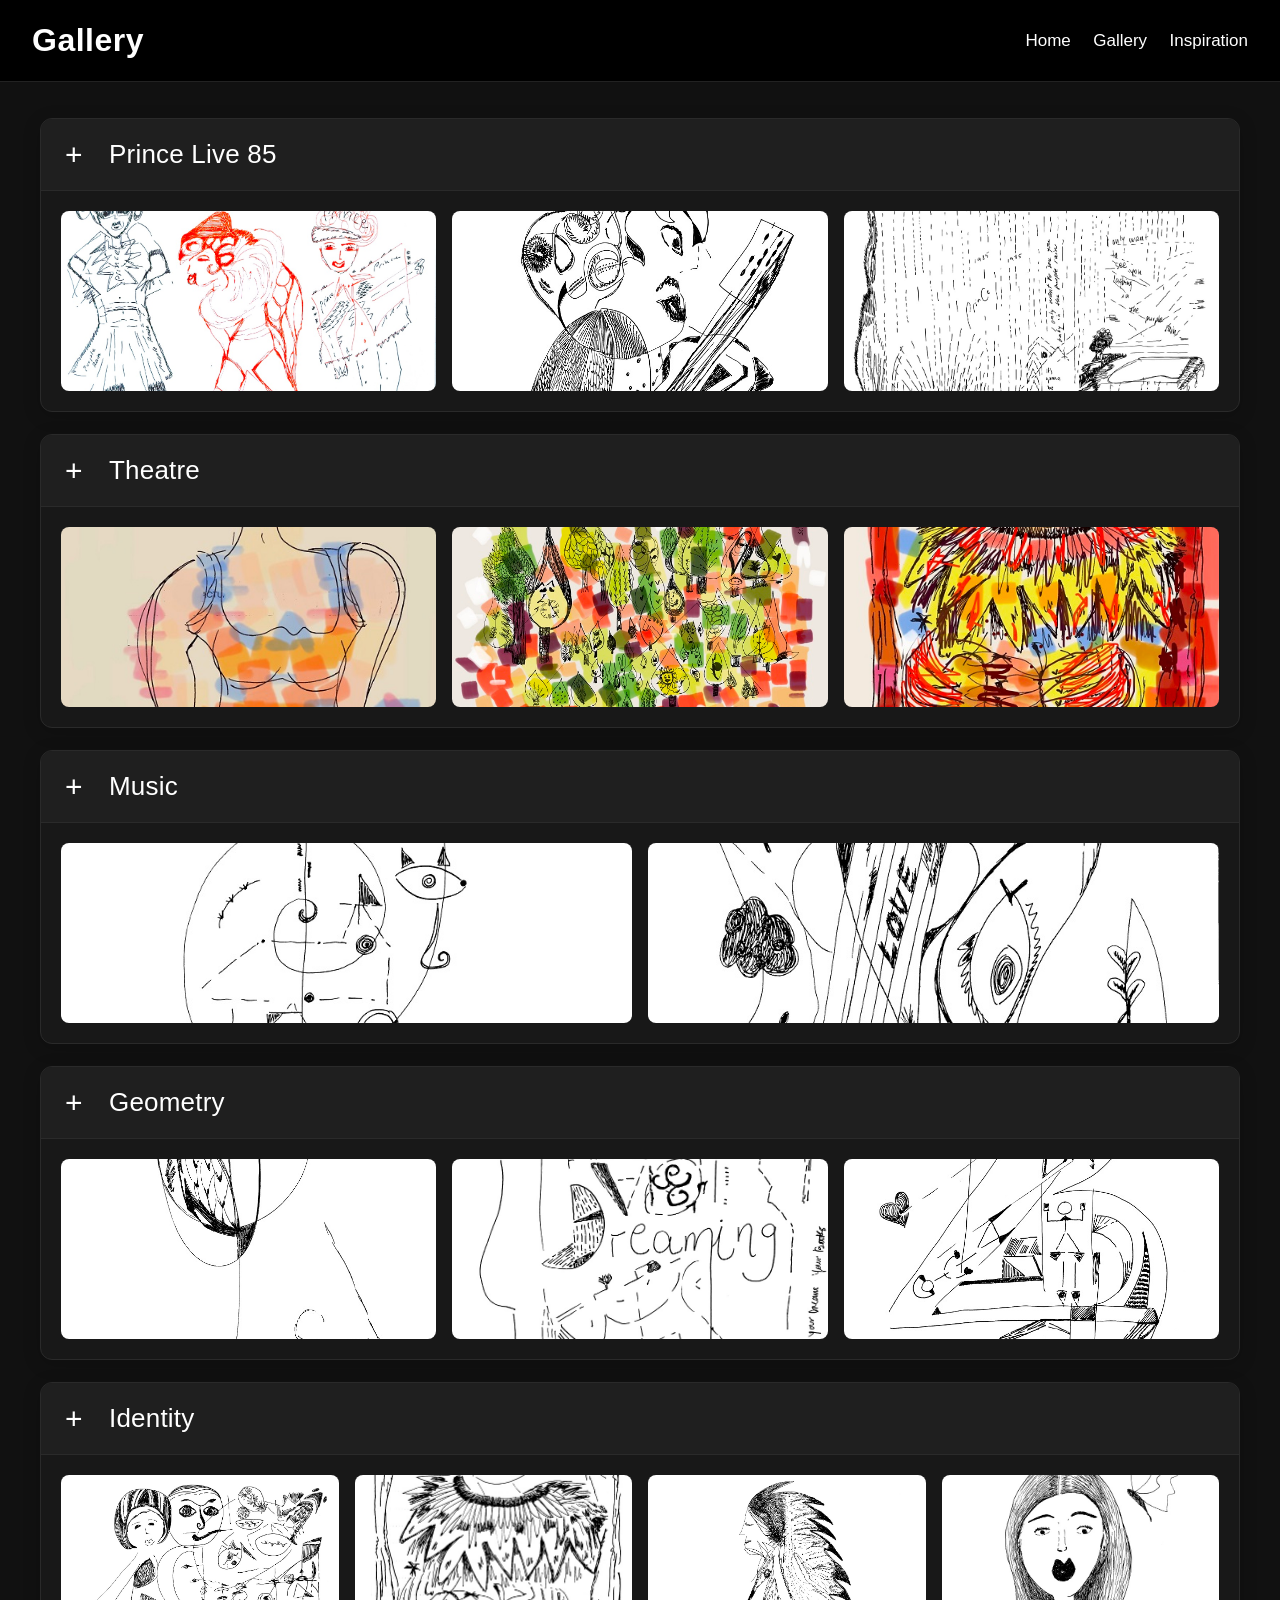
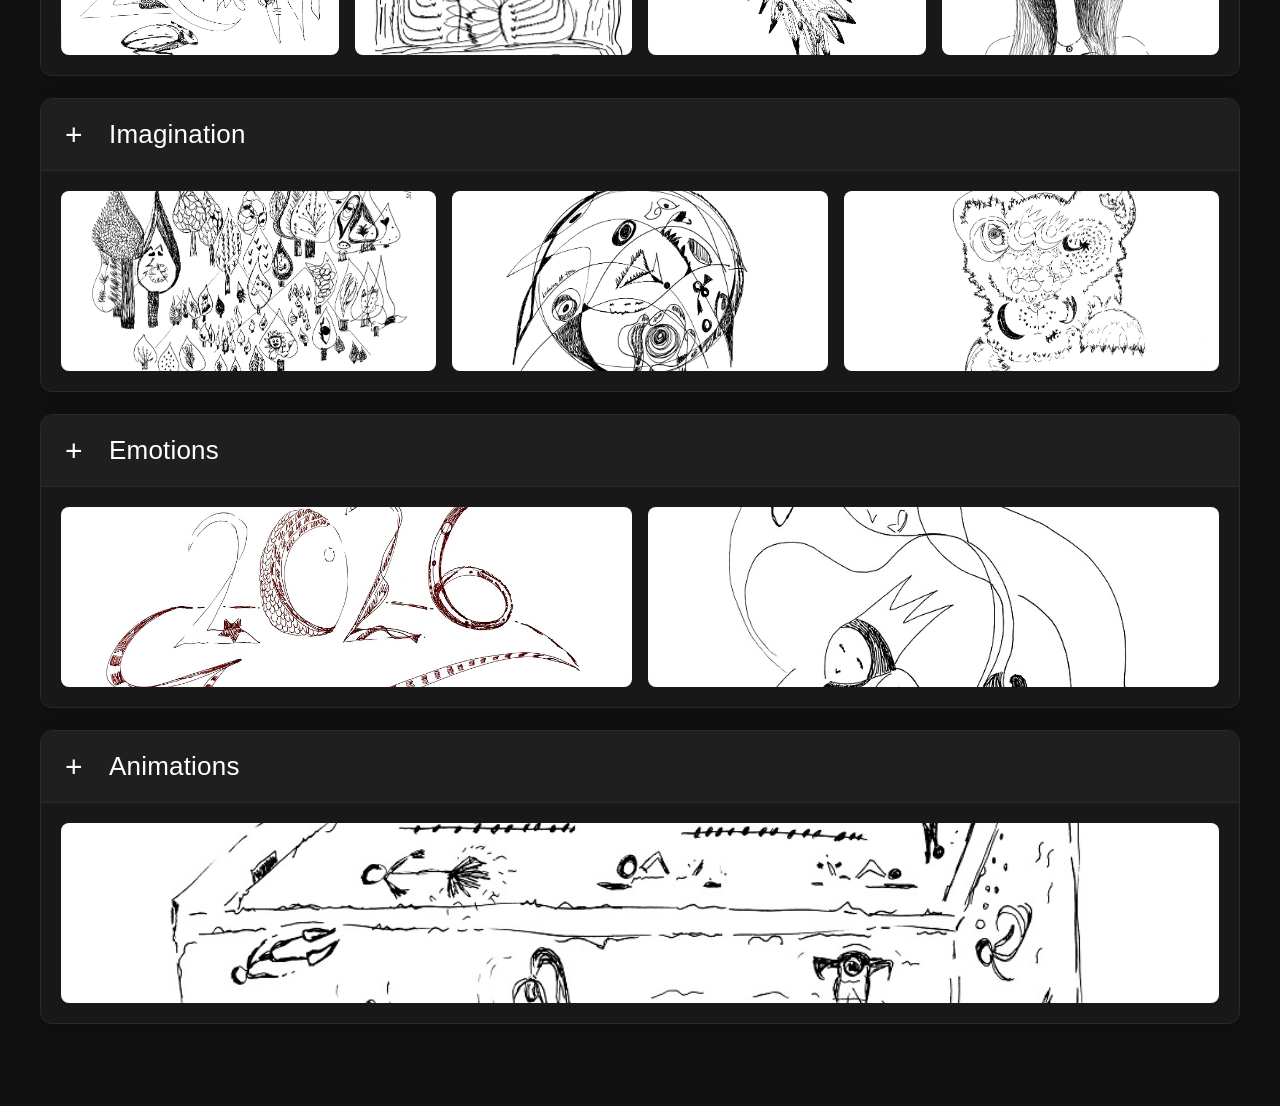
==== commit e468b373: "Update" ====
--- a/gallery.html
+++ b/gallery.html
@@ -155,7 +155,7 @@
         <div id="Animations" class="gallery-content open">
 <!--            <p style="color:white; font-size:20px;">Test text inside section 2</p>-->
             <div class="gallery-grid">
-                <img src="photos/gallery/x_swimmingpool_box.JPG" alt="Photo 5" class="thumb" onclick="openLightbox(this)">
+                <img src="photos/gallery/x_swimmingpool_box.jpg" alt="Photo 5" class="thumb" onclick="openLightbox(this)">
             </div>
         </div>
     </section>
